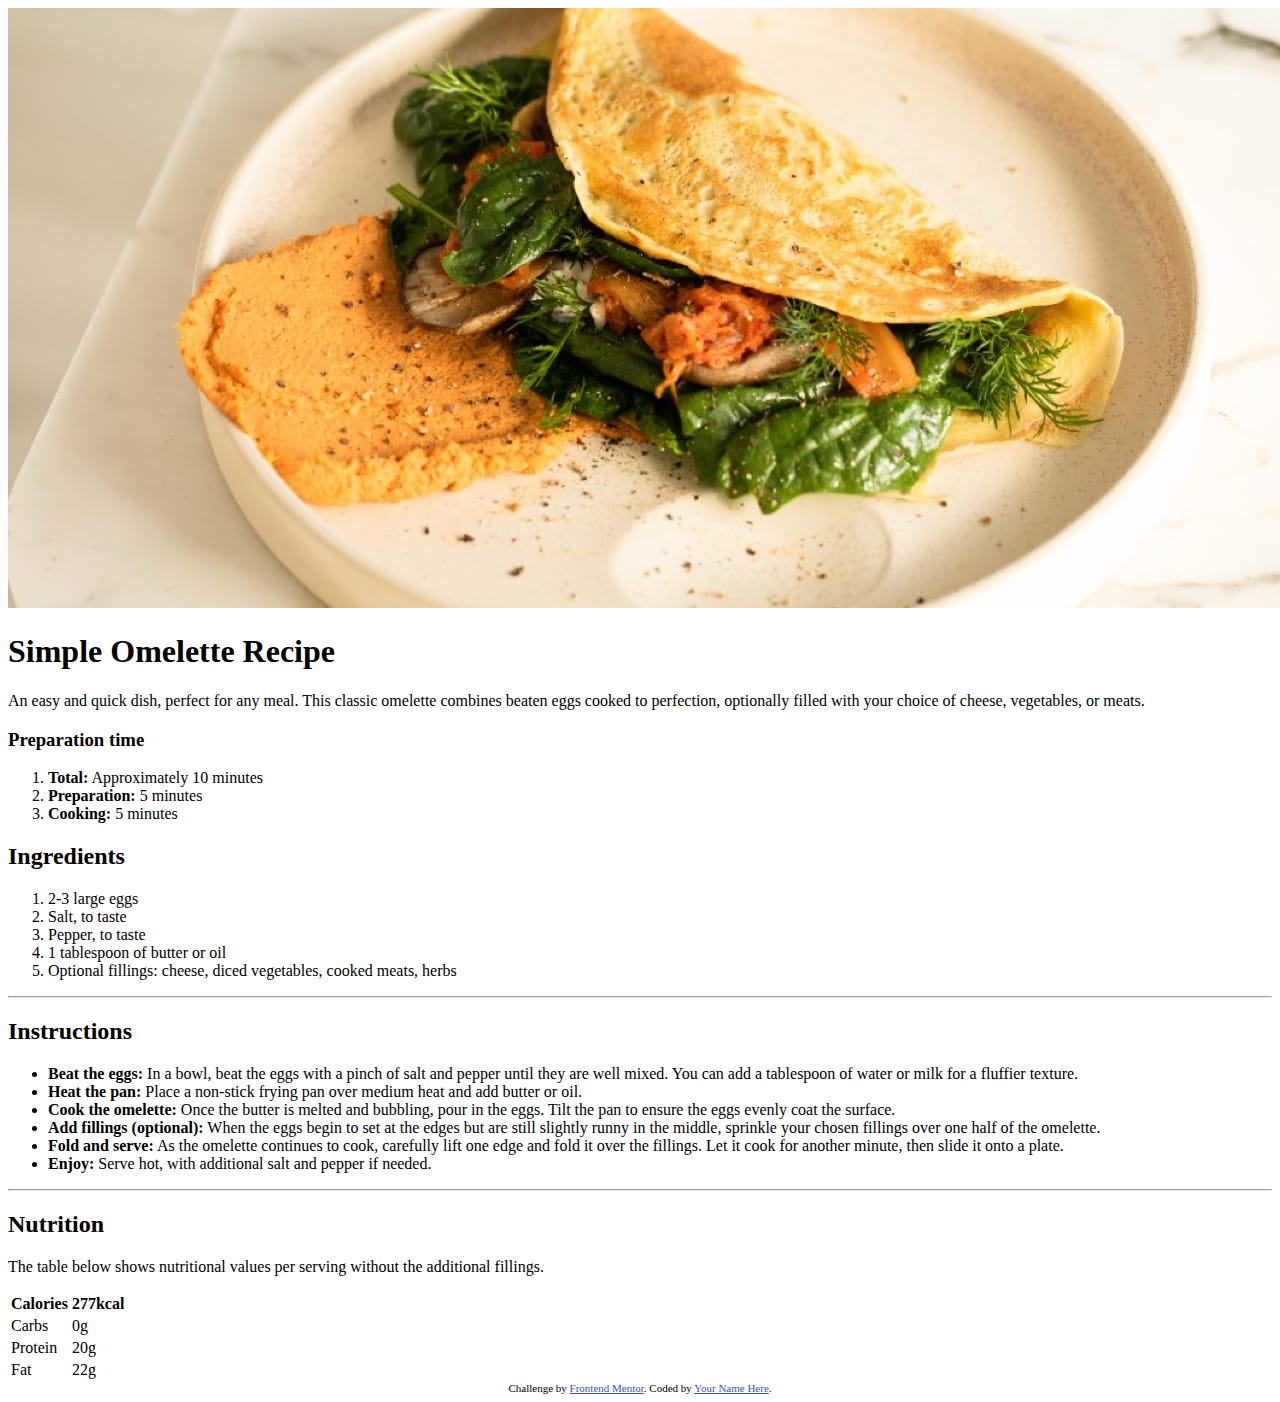
==== recipe-page-main/index.html @ e3f860ff "estruturação inicial do projeto" ====
<!DOCTYPE html>
<html lang="en">

<head>
  <meta charset="UTF-8">
  <meta name="viewport" content="width=device-width, initial-scale=1.0">
  <!-- displays site properly based on user's device -->

  <link rel="icon" type="image/png" sizes="32x32" href="./assets/images/favicon-32x32.png">
  <link rel="stylesheet" type="text/css" href="./style.css" />
  <title>Frontend Mentor | Recipe page</title>

  <!-- Feel free to remove these styles or customise in your own stylesheet 👍 -->
  <style>
    .attribution {
      font-size: 11px;
      text-align: center;
    }

    .attribution a {
      color: hsl(228, 45%, 44%);
    }
  </style>

</head>

<body>
  <main>
    <img src="./assets/images/image-omelette.jpeg"> </img>
    <h1>Simple Omelette Recipe</h1>

    <p>An easy and quick dish, perfect for any meal. This classic omelette combines beaten eggs cooked
      to perfection, optionally filled with your choice of cheese, vegetables, or meats.</p>

    <div>
      <h3>Preparation time</h3>

      <ol>
        <li><strong>Total:</strong> Approximately 10 minutes</li>
        <li><strong>Preparation:</strong> 5 minutes</li>
        <li><strong>Cooking:</strong> 5 minutes</li>
      </ol>
    </div>

    <h2> Ingredients</h2>
    <ol>
      <li>2-3 large eggs</li>
      <li>Salt, to taste</li>
      <li>Pepper, to taste</li>
      <li>1 tablespoon of butter or oil</li>
      <li>Optional fillings: cheese, diced vegetables, cooked meats, herbs</li>
    </ol>

    <hr>

    <h2>Instructions</h2>

    <ul>
      <li><strong>Beat the eggs:</strong> In a bowl, beat the eggs with a pinch of salt and pepper until they are well
        mixed. You can add a tablespoon of water or milk for a fluffier texture.</li>
      <li><strong>Heat the pan:</strong> Place a non-stick frying pan over medium heat and add butter or oil.</li>
      <li> <strong>Cook the omelette:</strong> Once the butter is melted and bubbling, pour in the eggs. Tilt the pan to
        ensure the eggs evenly coat the surface.</li>
      <li><strong>Add fillings (optional):</strong> When the eggs begin to set at the edges but are still slightly runny
        in the middle, sprinkle your chosen fillings over one half of the omelette.</li>
      <li> <strong>Fold and serve:</strong> As the omelette continues to cook, carefully lift one edge and fold it over
        the fillings. Let it cook for another minute, then slide it onto a plate.</li>
      <li> <strong> Enjoy:</strong> Serve hot, with additional salt and pepper if needed.</li>
    </ul>

    <hr>

    <h2>Nutrition</h2>

    <p>The table below shows nutritional values per serving without the additional fillings.</p>

    <table>
      <thead>
        <tr>
          <th>Calories</th>
          <th>277kcal</th>
        </tr>
      </thead>
      <tbody>
        <tr>
          <td>Carbs</td>
          <td>0g</td>

        </tr>
        <tr>
          <td>Protein</td>
          <td>20g</td>
        </tr>
        <tr>
          <td>Fat</td>
          <td>22g</td>
        </tr>
      </tbody>

    </table>

  </main>

  <aside>
    <div class="attribution">
      Challenge by <a href="https://www.frontendmentor.io?ref=challenge" target="_blank">Frontend Mentor</a>.
      Coded by <a href="#">Your Name Here</a>.
    </div>
  </aside>
</body>

</html>
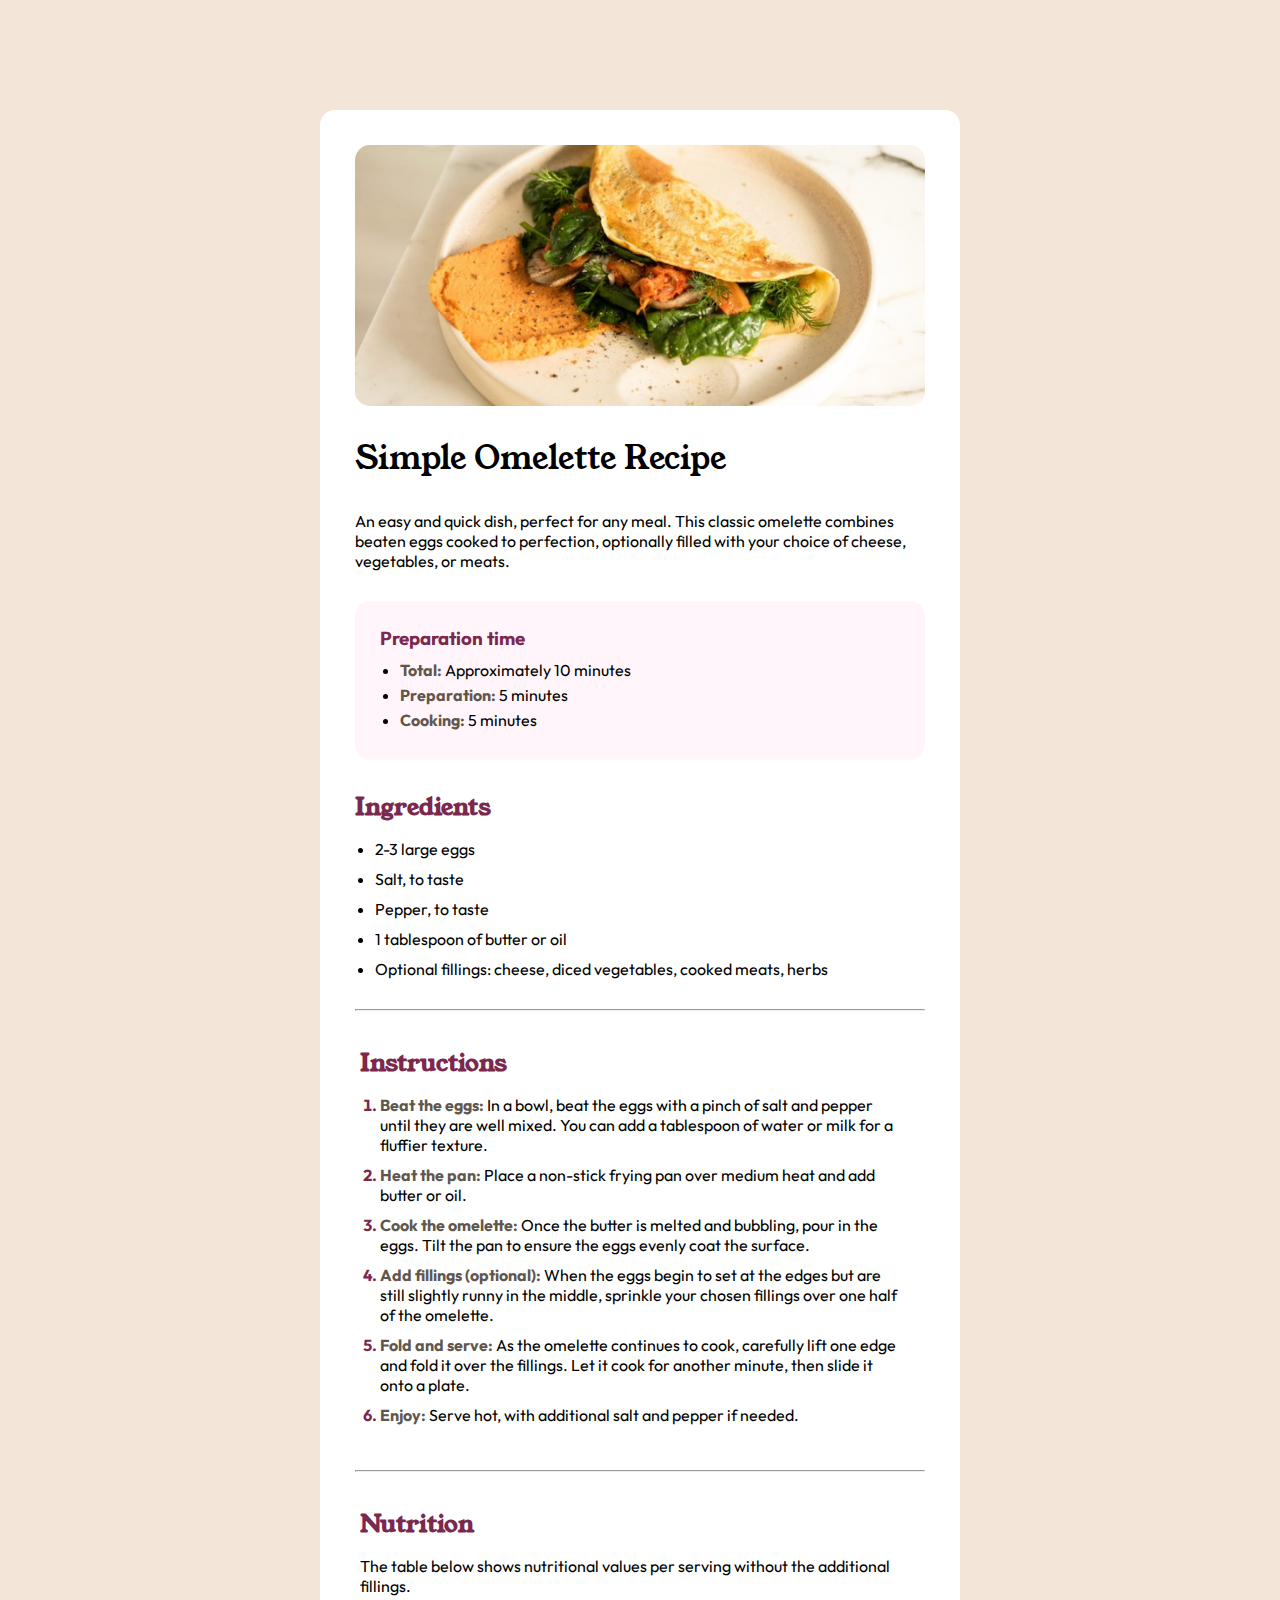
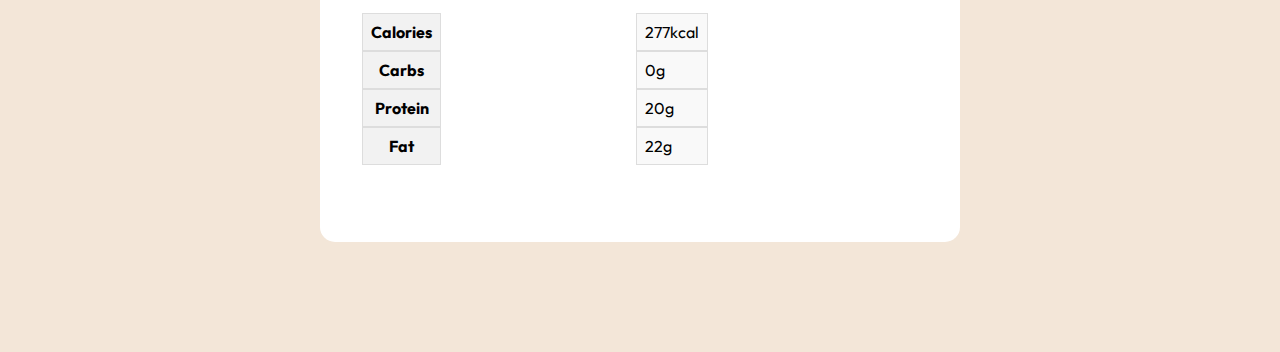
==== commit f7c60b63: "organizando o código" ====
--- a/recipe-page-main/index.html
+++ b/recipe-page-main/index.html
@@ -7,106 +7,108 @@
   <!-- displays site properly based on user's device -->
 
   <link rel="icon" type="image/png" sizes="32x32" href="./assets/images/favicon-32x32.png">
-  <link rel="stylesheet" type="text/css" href="./style.css" />
+  <link rel="stylesheet " type="text/css" href="style.css" />
+
   <title>Frontend Mentor | Recipe page</title>
-
-  <!-- Feel free to remove these styles or customise in your own stylesheet 👍 -->
-  <style>
-    .attribution {
-      font-size: 11px;
-      text-align: center;
-    }
-
-    .attribution a {
-      color: hsl(228, 45%, 44%);
-    }
-  </style>
-
 </head>
 
 <body>
+
   <main>
-    <img src="./assets/images/image-omelette.jpeg"> </img>
-    <h1>Simple Omelette Recipe</h1>
 
-    <p>An easy and quick dish, perfect for any meal. This classic omelette combines beaten eggs cooked
-      to perfection, optionally filled with your choice of cheese, vegetables, or meats.</p>
+    <div class="card">
 
-    <div>
-      <h3>Preparation time</h3>
+      <img src="../recipe-page-main/assets/images/image-omelette.jpeg" alt="Omelette" />
+      <h1>Simple Omelette Recipe</h1>
 
-      <ol>
-        <li><strong>Total:</strong> Approximately 10 minutes</li>
-        <li><strong>Preparation:</strong> 5 minutes</li>
-        <li><strong>Cooking:</strong> 5 minutes</li>
-      </ol>
+      <p>An easy and quick dish, perfect for any meal. This classic omelette combines beaten eggs cooked
+        to perfection, optionally filled with your choice of cheese, vegetables, or meats.</p>
+
+
+      <section class="preparation">
+        <h3>Preparation time</h3>
+        <ul>
+          <li>
+            <b>Total:</b> Approximately 10 minutes
+          </li>
+          <li>
+            <b>Preparation:</b> 5 minutes
+          </li>
+          <li>
+            <b>Cooking:</b> 5 minutes
+          </li>
+
+        </ul>
+      </section>
+
+      <section id="ingredients">
+        <h2>Ingredients</h2>
+
+        <ul>
+          <li>2-3 large eggs</li>
+          <li>Salt, to taste</li>
+          <li>Pepper, to taste</li>
+          <li>1 tablespoon of butter or oil</li>
+          <li>Optional fillings: cheese, diced vegetables, cooked meats, herbs</li>
+
+        </ul>
+      </section>
+      <hr>
+
+      <section id="instructions">
+        <h2>Instructions</h2>
+
+        <ol>
+          <li><b>Beat the eggs:</b> In a bowl, beat the eggs with a pinch of salt and pepper until they are well mixed.
+            You can
+            add a tablespoon of water or milk for a fluffier texture.
+
+          <li><b>Heat the pan:</b> Place a non-stick frying pan over medium heat and add butter or oil.</li>
+
+          <li><b>Cook the omelette:</b> Once the butter is melted and bubbling, pour in the eggs. Tilt the pan to ensure
+            the eggs evenly coat the surface.</li>
+
+          <li><b>Add fillings (optional):</b> When the eggs begin to set at the edges but are still slightly runny in
+            the
+            middle, sprinkle your chosen fillings over one half of the omelette.</li>
+
+          <li><b>Fold and serve:</b> As the omelette continues to cook, carefully lift one edge and fold it over the
+            fillings. Let it cook for another minute, then slide it onto a plate.</li>
+
+          <li><b>Enjoy:</b> Serve hot, with additional salt and pepper if needed.</li>
+
+        </ol>
+
+      </section>
+
+      <hr>
+      <section id="nutrition">
+        <h2>Nutrition</h2>
+
+        <p>The table below shows nutritional values per serving without the additional fillings.</p>
+
+        <table class="table-container">
+          <thead>
+            <tr>
+              <th>Calories</th>
+              <th>Carbs</th>
+              <th>Protein</th>
+              <th>Fat</th>
+            </tr>
+          </thead>
+          <tbody>
+            <tr>
+              <td>277kcal</td>
+              <td>0g</td>
+              <td>20g</td>
+              <td>22g</td>
+            </tr>
+          </tbody>
+        </table>
+      </section>
     </div>
-
-    <h2> Ingredients</h2>
-    <ol>
-      <li>2-3 large eggs</li>
-      <li>Salt, to taste</li>
-      <li>Pepper, to taste</li>
-      <li>1 tablespoon of butter or oil</li>
-      <li>Optional fillings: cheese, diced vegetables, cooked meats, herbs</li>
-    </ol>
-
-    <hr>
-
-    <h2>Instructions</h2>
-
-    <ul>
-      <li><strong>Beat the eggs:</strong> In a bowl, beat the eggs with a pinch of salt and pepper until they are well
-        mixed. You can add a tablespoon of water or milk for a fluffier texture.</li>
-      <li><strong>Heat the pan:</strong> Place a non-stick frying pan over medium heat and add butter or oil.</li>
-      <li> <strong>Cook the omelette:</strong> Once the butter is melted and bubbling, pour in the eggs. Tilt the pan to
-        ensure the eggs evenly coat the surface.</li>
-      <li><strong>Add fillings (optional):</strong> When the eggs begin to set at the edges but are still slightly runny
-        in the middle, sprinkle your chosen fillings over one half of the omelette.</li>
-      <li> <strong>Fold and serve:</strong> As the omelette continues to cook, carefully lift one edge and fold it over
-        the fillings. Let it cook for another minute, then slide it onto a plate.</li>
-      <li> <strong> Enjoy:</strong> Serve hot, with additional salt and pepper if needed.</li>
-    </ul>
-
-    <hr>
-
-    <h2>Nutrition</h2>
-
-    <p>The table below shows nutritional values per serving without the additional fillings.</p>
-
-    <table>
-      <thead>
-        <tr>
-          <th>Calories</th>
-          <th>277kcal</th>
-        </tr>
-      </thead>
-      <tbody>
-        <tr>
-          <td>Carbs</td>
-          <td>0g</td>
-
-        </tr>
-        <tr>
-          <td>Protein</td>
-          <td>20g</td>
-        </tr>
-        <tr>
-          <td>Fat</td>
-          <td>22g</td>
-        </tr>
-      </tbody>
-
-    </table>
-
   </main>
 
-  <aside>
-    <div class="attribution">
-      Challenge by <a href="https://www.frontendmentor.io?ref=challenge" target="_blank">Frontend Mentor</a>.
-      Coded by <a href="#">Your Name Here</a>.
-    </div>
-  </aside>
 </body>
 
 </html>--- a/recipe-page-main/style.css
+++ b/recipe-page-main/style.css
@@ -0,0 +1,143 @@
+@font-face {
+  src: url("../recipe-page-main/assets/fonts/outfit/Outfit-VariableFont_wght.ttf");
+  font-family: "Outfit";
+  font-weight: 400, 600, 700;
+}
+@font-face {
+  src: url("../recipe-page-main/assets/fonts/young-serif/YoungSerif-Regular.ttf");
+  font-family: "Young Serif";
+  font-weight: 400;
+}
+* {
+  margin: 0;
+  padding: 0;
+  box-sizing: border-box;
+  font-family: "Outfit";
+}
+
+body {
+  background-color: hsl(30, 54%, 90%);
+  font-size: 16px;
+  display: flex;
+  justify-content: center;
+  padding: 110px;
+}
+
+h1 {
+  font-family: "Young Serif";
+  font-weight: 400;
+  margin: 20px 0px 20px 0px;
+}
+
+h2 {
+  font-family: "Young Serif";
+  color: hsl(332, 51%, 32%);
+}
+
+.card {
+  width: 50vw;
+  background-color: hsl(0, 0%, 100%);
+  display: flex;
+  flex-direction: column;
+  border-radius: 15px;
+  padding: 35px;
+  gap: 10px;
+}
+
+.card h1 {
+  margin-bottom: 20px;
+}
+
+img {
+  border-radius: 15px;
+}
+
+.preparation {
+  background-color: hsl(330, 100%, 98%);
+  padding: 25px;
+  margin-top: 20px;
+  border-radius: 15px;
+}
+
+.preparation h3 {
+  color: hsl(332, 51%, 32%);
+}
+
+.preparation b {
+  color: hsl(30, 10%, 34%);
+}
+
+.preparation ul {
+  margin: 10px 0px 0px 20px;
+  gap: 10px;
+}
+
+.preparation ul li {
+  margin-bottom: 5px;
+}
+
+.card #ingredients {
+  padding: 20px;
+}
+
+#ingredients h2 {
+  margin: 0px 0px 15px -20px;
+}
+
+#ingredients ul li {
+  margin-bottom: 10px;
+}
+
+#ingredients ul li:last-child {
+  margin: 0px;
+}
+
+#instructions {
+  padding: 25px;
+}
+
+#instructions ol li {
+  margin-bottom: 10px;
+}
+
+#instructions li::marker {
+  color: hsl(332, 51%, 32%);
+  font-weight: 700;
+}
+
+#instructions ol li b {
+  margin-bottom: 10px;
+  color: hsl(30, 10%, 34%);
+}
+
+#instructions h2 {
+  margin: 0px 0px 15px -20px;
+}
+
+#nutrition {
+  padding: 25px;
+}
+
+#nutrition h2,
+#nutrition p,
+table {
+  margin: 0px 0px 15px -20px;
+}
+
+.table-container {
+  display: grid;
+  grid-template-columns: repeat(2, auto);
+}
+
+.table-container th,
+.table-container td {
+  display: block;
+  padding: 8px;
+  border: 1px solid #ddd;
+  background-color: #f9f9f9;
+}
+
+.table-container th {
+  background-color: #f2f2f2;
+  font-weight: bold;
+}/*# sourceMappingURL=style.css.map */